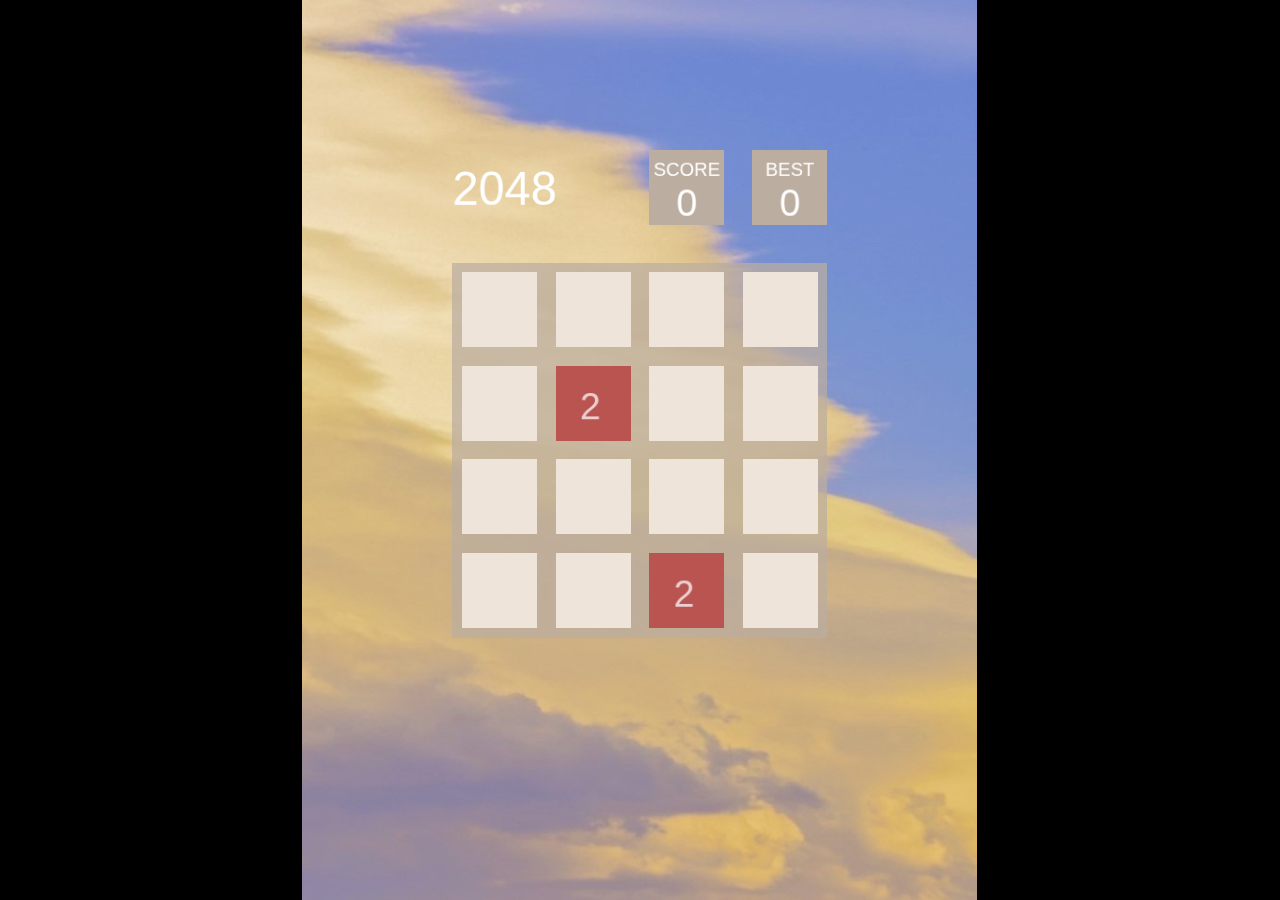
==== 2048/index.html @ 02530217 "Add files via upload" ====
<!DOCTYPE html>
<html>
<head>
  <meta charset="utf-8">

  <title>Cocos Creator | hello_world</title>

  <!--http://www.html5rocks.com/en/mobile/mobifying/-->
  <meta name="viewport"
        content="width=device-width,user-scalable=no,initial-scale=1, minimum-scale=1,maximum-scale=1"/>

  <!--https://developer.apple.com/library/safari/documentation/AppleApplications/Reference/SafariHTMLRef/Articles/MetaTags.html-->
  <meta name="apple-mobile-web-app-capable" content="yes">
  <meta name="apple-mobile-web-app-status-bar-style" content="black-translucent">
  <meta name="format-detection" content="telephone=no">

  <!-- force webkit on 360 -->
  <meta name="renderer" content="webkit"/>
  <meta name="force-rendering" content="webkit"/>
  <!-- force edge on IE -->
  <meta http-equiv="X-UA-Compatible" content="IE=edge,chrome=1"/>
  <meta name="msapplication-tap-highlight" content="no">

  <!-- force full screen on some browser -->
  <meta name="full-screen" content="yes"/>
  <meta name="x5-fullscreen" content="true"/>
  <meta name="360-fullscreen" content="true"/>
  
  <!-- force screen orientation on some browser -->
  <meta name="screen-orientation" content=""/>
  <meta name="x5-orientation" content="">

  <!--fix fireball/issues/3568 -->
  <!--<meta name="browsermode" content="application">-->
  <meta name="x5-page-mode" content="app">

  <!--<link rel="apple-touch-icon" href=".png" />-->
  <!--<link rel="apple-touch-icon-precomposed" href=".png" />-->

  <link rel="stylesheet" type="text/css" href="style-mobile.css"/>
  <link rel="icon" href="favicon.ico"/>
</head>
<body>
  <canvas id="GameCanvas" oncontextmenu="event.preventDefault()" tabindex="0"></canvas>
  <div id="splash">
    <div class="progress-bar stripes">
      <span style="width: 0%"></span>
    </div>
  </div>

<script src="src/settings.js" charset="utf-8"></script>

<script src="main.js" charset="utf-8"></script>

<script type="text/javascript">
(function () {
    // open web debugger console
    if (typeof VConsole !== 'undefined') {
        window.vConsole = new VConsole();
    }

    var debug = window._CCSettings.debug;
    var splash = document.getElementById('splash');
    splash.style.display = 'block';

    function loadScript (moduleName, cb) {
      function scriptLoaded () {
          document.body.removeChild(domScript);
          domScript.removeEventListener('load', scriptLoaded, false);
          cb && cb();
      };
      var domScript = document.createElement('script');
      domScript.async = true;
      domScript.src = moduleName;
      domScript.addEventListener('load', scriptLoaded, false);
      document.body.appendChild(domScript);
    }

    loadScript(debug ? 'cocos2d-js.js' : 'cocos2d-js-min.js', function () {
      if (CC_PHYSICS_BUILTIN || CC_PHYSICS_CANNON) {
        loadScript(debug ? 'physics.js' : 'physics-min.js', window.boot);
      }
      else {
        window.boot();
      }
    });
})();
</script>
</body>
</html>
---- 2048/style-mobile.css ----
html {
  -ms-touch-action: none;
}

body, canvas, div {
  display: block;
  outline: none;
  -webkit-tap-highlight-color: rgba(0, 0, 0, 0);

  user-select: none;
  -moz-user-select: none;
  -webkit-user-select: none;
  -ms-user-select: none;
  -khtml-user-select: none;
  -webkit-tap-highlight-color: rgba(0, 0, 0, 0);
}

/* Remove spin of input type number */
input::-webkit-outer-spin-button,
input::-webkit-inner-spin-button {
  /* display: none; <- Crashes Chrome on hover */
  -webkit-appearance: none;
  margin: 0; /* <-- Apparently some margin are still there even though it's hidden */
}

body {
  position: absolute;
  top: 0;
  left: 0;
  width: 100%;
  height: 100%;
  padding: 0;
  border: 0;
  margin: 0;

  cursor: default;
  color: #888;
  background-color: #333;

  text-align: center;
  font-family: Helvetica, Verdana, Arial, sans-serif;

  display: flex;
  flex-direction: column;
  
  /* fix bug: https://github.com/cocos-creator/2d-tasks/issues/791 */
  /* overflow cannot be applied in Cocos2dGameContainer, 
  otherwise child elements will be hidden when Cocos2dGameContainer rotated 90 deg */
  overflow: hidden;
}

#Cocos2dGameContainer {
  position: absolute;
  margin: 0;
  left: 0px;
  top: 0px;

  display: -webkit-box;
  -webkit-box-orient: horizontal;
  -webkit-box-align: center;
  -webkit-box-pack: center;
}

canvas {
  background-color: rgba(0, 0, 0, 0);
}

a:link, a:visited {
  color: #666;
}

a:active, a:hover {
  color: #666;
}

p.header {
  font-size: small;
}

p.footer {
  font-size: x-small;
}

#splash {
  position: absolute;
  top: 0;
  left: 0;
  width: 100%;
  height: 100%;
  background: #171717 url(./splash.png) no-repeat center;
  background-size: 45%;
}

.progress-bar {
    position: absolute;
    left: 27.5%;
    top: 80%;
    height: 3px;
    padding: 2px;
    width: 45%;
    border-radius: 7px;
    box-shadow: 0 1px 5px #000 inset, 0 1px 0 #444;           
}

.progress-bar span {
    display: block;
    height: 100%;
    border-radius: 3px;
    transition: width .4s ease-in-out;
    background-color: #3dc5de;
}

.stripes span {
    background-size: 30px 30px;
    background-image: linear-gradient(135deg, rgba(255, 255, 255, .15) 25%, transparent 25%,
                        transparent 50%, rgba(255, 255, 255, .15) 50%, rgba(255, 255, 255, .15) 75%,
                        transparent 75%, transparent);            
    
    animation: animate-stripes 1s linear infinite;             
}

@keyframes animate-stripes {
    0% {background-position: 0 0;} 100% {background-position: 60px 0;}
}
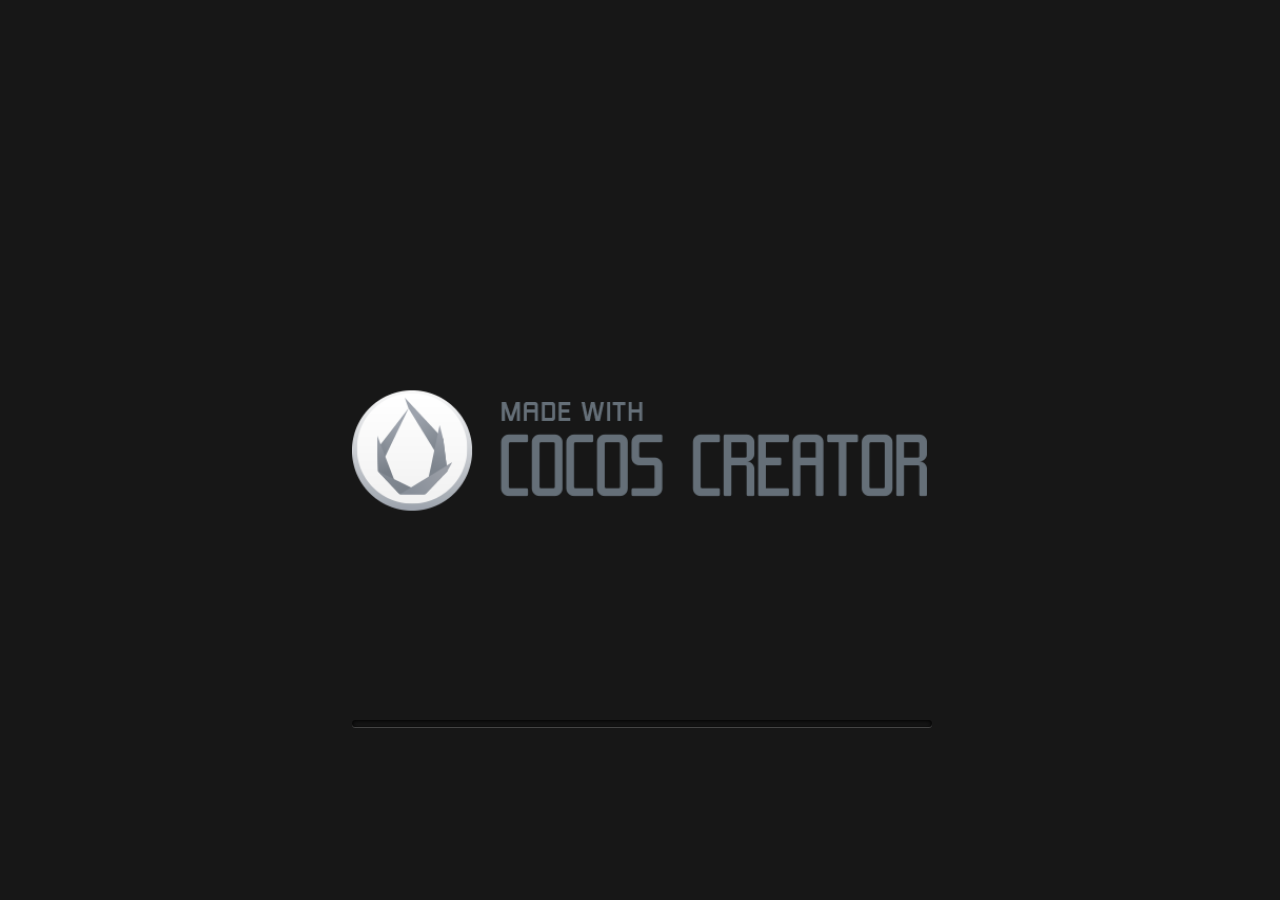
==== commit 0c3977e8: "Add files via upload" ====
--- a/2048/index.html
+++ b/2048/index.html
@@ -3,7 +3,7 @@
 <head>
   <meta charset="utf-8">
 
-  <title>Cocos Creator | hello_world</title>
+  <title>Cocos Creator | 2048</title>
 
   <!--http://www.html5rocks.com/en/mobile/mobifying/-->
   <meta name="viewport"
@@ -27,8 +27,8 @@
   <meta name="360-fullscreen" content="true"/>
   
   <!-- force screen orientation on some browser -->
-  <meta name="screen-orientation" content=""/>
-  <meta name="x5-orientation" content="">
+  <meta name="screen-orientation" content="portrait"/>
+  <meta name="x5-orientation" content="portrait">
 
   <!--fix fireball/issues/3568 -->
   <!--<meta name="browsermode" content="application">-->
